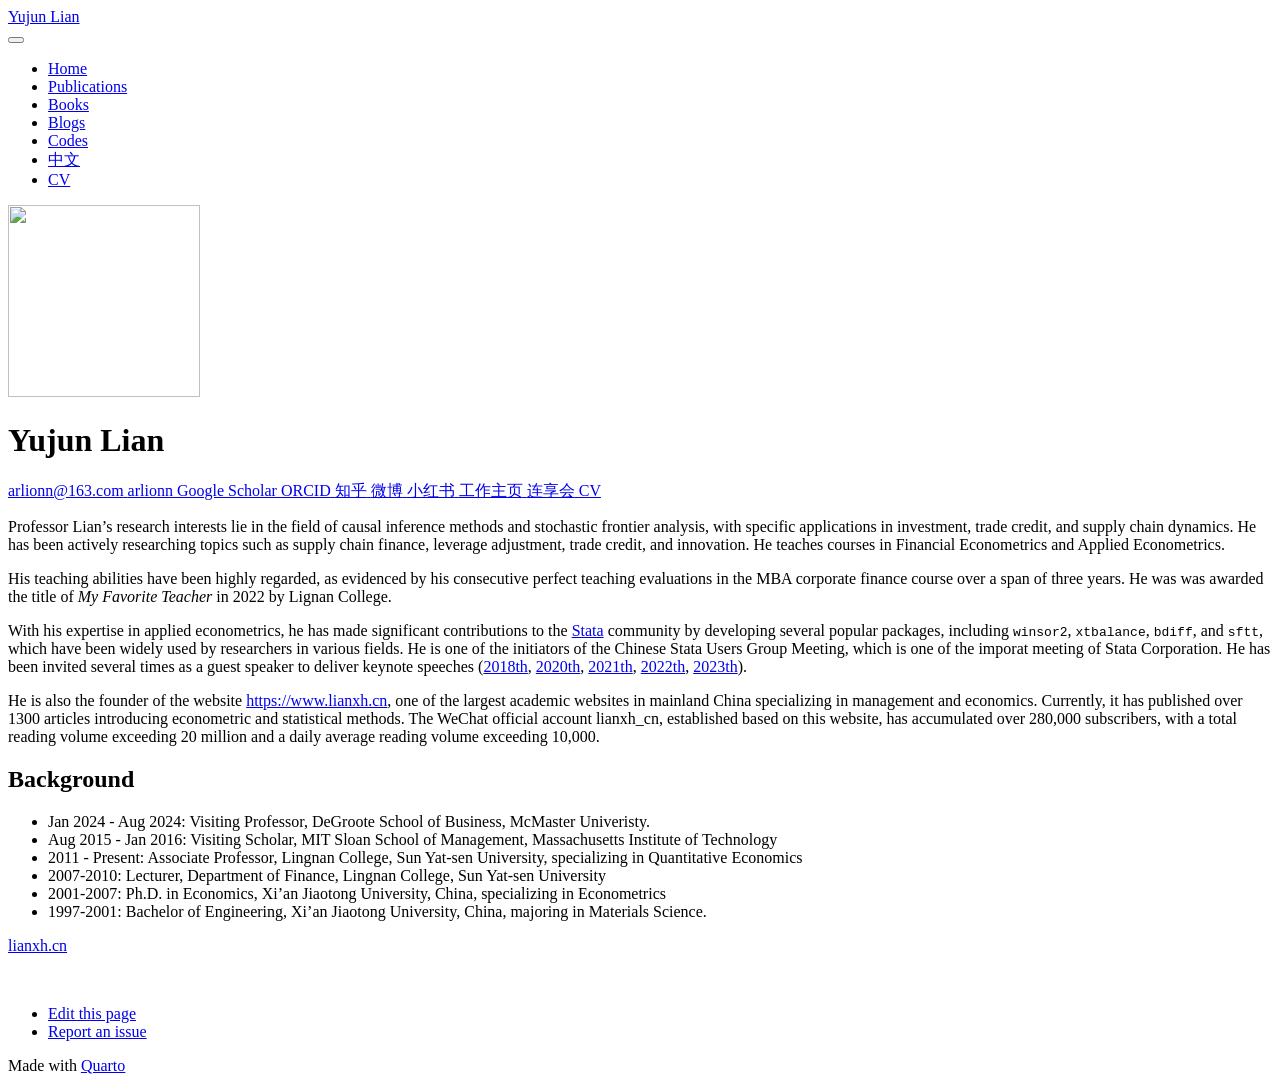
==== docs/index.html @ 7f5d2a41 "Update index.html" ====
<!DOCTYPE html>
<html xmlns="http://www.w3.org/1999/xhtml" lang="en" xml:lang="en"><head>

<meta charset="utf-8">
<meta name="generator" content="quarto-1.6.39">

<meta name="viewport" content="width=device-width, initial-scale=1.0, user-scalable=yes">


<title>Zhiqiang Wang</title>
<style>
code{white-space: pre-wrap;}
span.smallcaps{font-variant: small-caps;}
div.columns{display: flex; gap: min(4vw, 1.5em);}
div.column{flex: auto; overflow-x: auto;}
div.hanging-indent{margin-left: 1.5em; text-indent: -1.5em;}
ul.task-list{list-style: none;}
ul.task-list li input[type="checkbox"] {
  width: 0.8em;
  margin: 0 0.8em 0.2em -1em; /* quarto-specific, see https://github.com/quarto-dev/quarto-cli/issues/4556 */ 
  vertical-align: middle;
}
</style>


<script src="site_libs/quarto-nav/quarto-nav.js"></script>
<script src="site_libs/quarto-nav/headroom.min.js"></script>
<script src="site_libs/clipboard/clipboard.min.js"></script>
<script src="site_libs/quarto-search/autocomplete.umd.js"></script>
<script src="site_libs/quarto-search/fuse.min.js"></script>
<script src="site_libs/quarto-search/quarto-search.js"></script>
<meta name="quarto:offset" content="./">
<link href="./images/site-logo.png" rel="icon" type="image/png">
<script src="site_libs/quarto-html/quarto.js"></script>
<script src="site_libs/quarto-html/popper.min.js"></script>
<script src="site_libs/quarto-html/tippy.umd.min.js"></script>
<link href="site_libs/quarto-html/tippy.css" rel="stylesheet">
<link href="site_libs/quarto-html/quarto-syntax-highlighting-fe8e7e522ae82dd820442a7d00205796.css" rel="stylesheet" id="quarto-text-highlighting-styles">
<script src="site_libs/bootstrap/bootstrap.min.js"></script>
<link href="site_libs/bootstrap/bootstrap-icons.css" rel="stylesheet">
<link href="site_libs/bootstrap/bootstrap-5df277ab798583035ee15cc21a835e6a.min.css" rel="stylesheet" append-hash="true" id="quarto-bootstrap" data-mode="light">
<script id="quarto-search-options" type="application/json">{
  "location": "navbar",
  "copy-button": false,
  "collapse-after": 3,
  "panel-placement": "end",
  "type": "overlay",
  "limit": 50,
  "keyboard-shortcut": [
    "f",
    "/",
    "s"
  ],
  "show-item-context": false,
  "language": {
    "search-no-results-text": "No results",
    "search-matching-documents-text": "matching documents",
    "search-copy-link-title": "Copy link to search",
    "search-hide-matches-text": "Hide additional matches",
    "search-more-match-text": "more match in this document",
    "search-more-matches-text": "more matches in this document",
    "search-clear-button-title": "Clear",
    "search-text-placeholder": "",
    "search-detached-cancel-button-title": "Cancel",
    "search-submit-button-title": "Submit",
    "search-label": "Search"
  }
}</script>


</head>

<body class="nav-fixed fullcontent">

<div id="quarto-search-results"></div>
  <header id="quarto-header" class="headroom fixed-top">
    <nav class="navbar navbar-expand-lg " data-bs-theme="dark">
      <div class="navbar-container container-fluid">
      <div class="navbar-brand-container mx-auto">
    <a class="navbar-brand" href="./index.html">
    <span class="navbar-title">Yujun Lian</span>
    </a>
  </div>
            <div id="quarto-search" class="" title="Search"></div>
          <button class="navbar-toggler" type="button" data-bs-toggle="collapse" data-bs-target="#navbarCollapse" aria-controls="navbarCollapse" role="menu" aria-expanded="false" aria-label="Toggle navigation" onclick="if (window.quartoToggleHeadroom) { window.quartoToggleHeadroom(); }">
  <span class="navbar-toggler-icon"></span>
</button>
          <div class="collapse navbar-collapse" id="navbarCollapse">
            <ul class="navbar-nav navbar-nav-scroll ms-auto">
  <li class="nav-item">
    <a class="nav-link active" href="./index.html" aria-current="page"> 
<span class="menu-text">Home</span></a>
  </li>  
  <li class="nav-item">
    <a class="nav-link" href="./publications.html"> 
<span class="menu-text">Publications</span></a>
  </li>  
  <li class="nav-item">
    <a class="nav-link" href="./books.html"> 
<span class="menu-text">Books</span></a>
  </li>  
  <li class="nav-item">
    <a class="nav-link" href="./blog.html"> 
<span class="menu-text">Blogs</span></a>
  </li>  
  <li class="nav-item">
    <a class="nav-link" href="./codes.html"> 
<span class="menu-text">Codes</span></a>
  </li>  
  <li class="nav-item">
    <a class="nav-link" href="./Chinese.html"> 
<span class="menu-text">中文</span></a>
  </li>  
  <li class="nav-item">
    <a class="nav-link" href="./CV.pdf"> 
<span class="menu-text">CV</span></a>
  </li>  
</ul>
          </div> <!-- /navcollapse -->
            <div class="quarto-navbar-tools">
</div>
      </div> <!-- /container-fluid -->
    </nav>
</header>
<!-- content -->
<div id="quarto-content" class="quarto-container page-columns page-rows-contents page-layout-article page-navbar">
<!-- sidebar -->
<!-- margin-sidebar -->
    
<!-- main -->
<main class="content" id="quarto-document-content">




<div class="quarto-about-trestles">
  <div class="about-entity">
    <img src="images/lianyujun_2025.png" class="about-image
  round " style="height: 12em; width: 12em;">
<header id="title-block-header" class="quarto-title-block default">
<div class="quarto-title">
<h1 class="title">Yujun Lian</h1>
</div>
<div class="quarto-title-meta">
  </div>
</header>
    <div class="about-links">
  <a href="mailto:arlionn@163.com" class="about-link" rel="" target="">
    <i class="bi bi-mailbox"></i>
     <span class="about-link-text">arlionn@163.com</span>
  </a>
  <a href="https://github.com/lianyujun" class="about-link" rel="" target="">
    <i class="bi bi-github"></i>
     <span class="about-link-text">arlionn</span>
  </a>
  <a href="https://scholar.google.com/citations?user=tlkDP2AAAAAJ" class="about-link" rel="" target="">
    <i class="bi bi-book"></i>
     <span class="about-link-text">Google Scholar</span>
  </a>
  <a href="https://orcid.org/0000-0002-2011-7535" class="about-link" rel="" target="">
    <i class="bi bi-fingerprint"></i>
     <span class="about-link-text">ORCID</span>
  </a>
  <a href="https://www.zhihu.com/people/arlionn/" class="about-link" rel="" target="">
    <i class="bi bi-brands zhihu"></i>
     <span class="about-link-text">知乎</span>
  </a>
  <a href="https://weibo.com/arlionn" class="about-link" rel="" target="">
    <i class="bi bi-brands weibo"></i>
     <span class="about-link-text">微博</span>
  </a>
  <a href="https://www.xiaohongshu.com/user/profile/682968d9000000000a03da1a" class="about-link" rel="" target="">
    <i class="bi bi-brands xing"></i>
     <span class="about-link-text">小红书</span>
  </a>
  <a href="https://lingnan.sysu.edu.cn/faculty/LianYujun" class="about-link" rel="" target="">
    <i class="bi bi-solid user"></i>
     <span class="about-link-text">工作主页</span>
  </a>
  <a href="https://www.lianxh.cn" class="about-link" rel="" target="">
    <i class="bi bi-brands home"></i>
     <span class="about-link-text">连享会</span>
  </a>
  <a href="/CV.pdf" class="about-link" rel="" target="">
    <i class="bi bi-📝"></i>
     <span class="about-link-text">CV</span>
  </a>
</div>
  </div>
  <div class="about-contents"><div id="hero-heading">
<p>Professor Lian’s research interests lie in the field of causal inference methods and stochastic frontier analysis, with specific applications in investment, trade credit, and supply chain dynamics. He has been actively researching topics such as supply chain finance, leverage adjustment, trade credit, and innovation. He teaches courses in Financial Econometrics and Applied Econometrics.</p>
<p>His teaching abilities have been highly regarded, as evidenced by his consecutive perfect teaching evaluations in the MBA corporate finance course over a span of three years. He was was awarded the title of <em>My Favorite Teacher</em> in 2022 by Lignan College.</p>
<p>With his expertise in applied econometrics, he has made significant contributions to the <a href="https://www.stata.com/">Stata</a> community by developing several popular packages, including <code>winsor2</code>, <code>xtbalance</code>, <code>bdiff</code>, and <code>sftt</code>, which have been widely used by researchers in various fields. He is one of the initiators of the Chinese Stata Users Group Meeting, which is one of the imporat meeting of Stata Corporation. He has been invited several times as a guest speaker to deliver keynote speeches (<a href="https://www.stata.com/meeting/china18/">2018th</a>, <a href="https://www.stata.com/meeting/china20-Uone-Tech/">2020th</a>, <a href="https://www.stata.com/meeting/china21-Uone-Tech/">2021th</a>, <a href="https://www.stata.com/meeting/china22-Uone-Tech/">2022th</a>, <a href="https://www.stata.com/meeting/china23-Uone-Tech/">2023th</a>).</p>
<p>He is also the founder of the website <a href="https://www.lianxh.cn" class="uri">https://www.lianxh.cn</a>, one of the largest academic websites in mainland China specializing in management and economics. Currently, it has published over 1300 articles introducing econometric and statistical methods. The WeChat official account lianxh_cn, established based on this website, has accumulated over 280,000 subscribers, with a total reading volume exceeding 20 million and a daily average reading volume exceeding 10,000.</p>
<section id="background" class="level2">
<h2 data-anchor-id="background">Background</h2>
<ul>
<li>Jan 2024 - Aug 2024: Visiting Professor, DeGroote School of Business, McMaster Univeristy.</li>
<li>Aug 2015 - Jan 2016: Visiting Scholar, MIT Sloan School of Management, Massachusetts Institute of Technology</li>
<li>2011 - Present: Associate Professor, Lingnan College, Sun Yat-sen University, specializing in Quantitative Economics</li>
<li>2007-2010: Lecturer, Department of Finance, Lingnan College, Sun Yat-sen University</li>
<li>2001-2007: Ph.D.&nbsp;in Economics, Xi’an Jiaotong University, China, specializing in Econometrics</li>
<li>1997-2001: Bachelor of Engineering, Xi’an Jiaotong University, China, majoring in Materials Science.</li>
</ul>
</section>
</div></div>
</div>





</main> <!-- /main -->
<script id="quarto-html-after-body" type="application/javascript">
window.document.addEventListener("DOMContentLoaded", function (event) {
  const toggleBodyColorMode = (bsSheetEl) => {
    const mode = bsSheetEl.getAttribute("data-mode");
    const bodyEl = window.document.querySelector("body");
    if (mode === "dark") {
      bodyEl.classList.add("quarto-dark");
      bodyEl.classList.remove("quarto-light");
    } else {
      bodyEl.classList.add("quarto-light");
      bodyEl.classList.remove("quarto-dark");
    }
  }
  const toggleBodyColorPrimary = () => {
    const bsSheetEl = window.document.querySelector("link#quarto-bootstrap");
    if (bsSheetEl) {
      toggleBodyColorMode(bsSheetEl);
    }
  }
  toggleBodyColorPrimary();  
  const isCodeAnnotation = (el) => {
    for (const clz of el.classList) {
      if (clz.startsWith('code-annotation-')) {                     
        return true;
      }
    }
    return false;
  }
  const onCopySuccess = function(e) {
    // button target
    const button = e.trigger;
    // don't keep focus
    button.blur();
    // flash "checked"
    button.classList.add('code-copy-button-checked');
    var currentTitle = button.getAttribute("title");
    button.setAttribute("title", "Copied!");
    let tooltip;
    if (window.bootstrap) {
      button.setAttribute("data-bs-toggle", "tooltip");
      button.setAttribute("data-bs-placement", "left");
      button.setAttribute("data-bs-title", "Copied!");
      tooltip = new bootstrap.Tooltip(button, 
        { trigger: "manual", 
          customClass: "code-copy-button-tooltip",
          offset: [0, -8]});
      tooltip.show();    
    }
    setTimeout(function() {
      if (tooltip) {
        tooltip.hide();
        button.removeAttribute("data-bs-title");
        button.removeAttribute("data-bs-toggle");
        button.removeAttribute("data-bs-placement");
      }
      button.setAttribute("title", currentTitle);
      button.classList.remove('code-copy-button-checked');
    }, 1000);
    // clear code selection
    e.clearSelection();
  }
  const getTextToCopy = function(trigger) {
      const codeEl = trigger.previousElementSibling.cloneNode(true);
      for (const childEl of codeEl.children) {
        if (isCodeAnnotation(childEl)) {
          childEl.remove();
        }
      }
      return codeEl.innerText;
  }
  const clipboard = new window.ClipboardJS('.code-copy-button:not([data-in-quarto-modal])', {
    text: getTextToCopy
  });
  clipboard.on('success', onCopySuccess);
  if (window.document.getElementById('quarto-embedded-source-code-modal')) {
    const clipboardModal = new window.ClipboardJS('.code-copy-button[data-in-quarto-modal]', {
      text: getTextToCopy,
      container: window.document.getElementById('quarto-embedded-source-code-modal')
    });
    clipboardModal.on('success', onCopySuccess);
  }
    var localhostRegex = new RegExp(/^(?:http|https):\/\/localhost\:?[0-9]*\//);
    var mailtoRegex = new RegExp(/^mailto:/);
      var filterRegex = new RegExp("https:\/\/lianyujun\.github\.io");
    var isInternal = (href) => {
        return filterRegex.test(href) || localhostRegex.test(href) || mailtoRegex.test(href);
    }
    // Inspect non-navigation links and adorn them if external
 	var links = window.document.querySelectorAll('a[href]:not(.nav-link):not(.navbar-brand):not(.toc-action):not(.sidebar-link):not(.sidebar-item-toggle):not(.pagination-link):not(.no-external):not([aria-hidden]):not(.dropdown-item):not(.quarto-navigation-tool):not(.about-link)');
    for (var i=0; i<links.length; i++) {
      const link = links[i];
      if (!isInternal(link.href)) {
        // undo the damage that might have been done by quarto-nav.js in the case of
        // links that we want to consider external
        if (link.dataset.originalHref !== undefined) {
          link.href = link.dataset.originalHref;
        }
      }
    }
  function tippyHover(el, contentFn, onTriggerFn, onUntriggerFn) {
    const config = {
      allowHTML: true,
      maxWidth: 500,
      delay: 100,
      arrow: false,
      appendTo: function(el) {
          return el.parentElement;
      },
      interactive: true,
      interactiveBorder: 10,
      theme: 'quarto',
      placement: 'bottom-start',
    };
    if (contentFn) {
      config.content = contentFn;
    }
    if (onTriggerFn) {
      config.onTrigger = onTriggerFn;
    }
    if (onUntriggerFn) {
      config.onUntrigger = onUntriggerFn;
    }
    window.tippy(el, config); 
  }
  const noterefs = window.document.querySelectorAll('a[role="doc-noteref"]');
  for (var i=0; i<noterefs.length; i++) {
    const ref = noterefs[i];
    tippyHover(ref, function() {
      // use id or data attribute instead here
      let href = ref.getAttribute('data-footnote-href') || ref.getAttribute('href');
      try { href = new URL(href).hash; } catch {}
      const id = href.replace(/^#\/?/, "");
      const note = window.document.getElementById(id);
      if (note) {
        return note.innerHTML;
      } else {
        return "";
      }
    });
  }
  const xrefs = window.document.querySelectorAll('a.quarto-xref');
  const processXRef = (id, note) => {
    // Strip column container classes
    const stripColumnClz = (el) => {
      el.classList.remove("page-full", "page-columns");
      if (el.children) {
        for (const child of el.children) {
          stripColumnClz(child);
        }
      }
    }
    stripColumnClz(note)
    if (id === null || id.startsWith('sec-')) {
      // Special case sections, only their first couple elements
      const container = document.createElement("div");
      if (note.children && note.children.length > 2) {
        container.appendChild(note.children[0].cloneNode(true));
        for (let i = 1; i < note.children.length; i++) {
          const child = note.children[i];
          if (child.tagName === "P" && child.innerText === "") {
            continue;
          } else {
            container.appendChild(child.cloneNode(true));
            break;
          }
        }
        if (window.Quarto?.typesetMath) {
          window.Quarto.typesetMath(container);
        }
        return container.innerHTML
      } else {
        if (window.Quarto?.typesetMath) {
          window.Quarto.typesetMath(note);
        }
        return note.innerHTML;
      }
    } else {
      // Remove any anchor links if they are present
      const anchorLink = note.querySelector('a.anchorjs-link');
      if (anchorLink) {
        anchorLink.remove();
      }
      if (window.Quarto?.typesetMath) {
        window.Quarto.typesetMath(note);
      }
      if (note.classList.contains("callout")) {
        return note.outerHTML;
      } else {
        return note.innerHTML;
      }
    }
  }
  for (var i=0; i<xrefs.length; i++) {
    const xref = xrefs[i];
    tippyHover(xref, undefined, function(instance) {
      instance.disable();
      let url = xref.getAttribute('href');
      let hash = undefined; 
      if (url.startsWith('#')) {
        hash = url;
      } else {
        try { hash = new URL(url).hash; } catch {}
      }
      if (hash) {
        const id = hash.replace(/^#\/?/, "");
        const note = window.document.getElementById(id);
        if (note !== null) {
          try {
            const html = processXRef(id, note.cloneNode(true));
            instance.setContent(html);
          } finally {
            instance.enable();
            instance.show();
          }
        } else {
          // See if we can fetch this
          fetch(url.split('#')[0])
          .then(res => res.text())
          .then(html => {
            const parser = new DOMParser();
            const htmlDoc = parser.parseFromString(html, "text/html");
            const note = htmlDoc.getElementById(id);
            if (note !== null) {
              const html = processXRef(id, note);
              instance.setContent(html);
            } 
          }).finally(() => {
            instance.enable();
            instance.show();
          });
        }
      } else {
        // See if we can fetch a full url (with no hash to target)
        // This is a special case and we should probably do some content thinning / targeting
        fetch(url)
        .then(res => res.text())
        .then(html => {
          const parser = new DOMParser();
          const htmlDoc = parser.parseFromString(html, "text/html");
          const note = htmlDoc.querySelector('main.content');
          if (note !== null) {
            // This should only happen for chapter cross references
            // (since there is no id in the URL)
            // remove the first header
            if (note.children.length > 0 && note.children[0].tagName === "HEADER") {
              note.children[0].remove();
            }
            const html = processXRef(null, note);
            instance.setContent(html);
          } 
        }).finally(() => {
          instance.enable();
          instance.show();
        });
      }
    }, function(instance) {
    });
  }
      let selectedAnnoteEl;
      const selectorForAnnotation = ( cell, annotation) => {
        let cellAttr = 'data-code-cell="' + cell + '"';
        let lineAttr = 'data-code-annotation="' +  annotation + '"';
        const selector = 'span[' + cellAttr + '][' + lineAttr + ']';
        return selector;
      }
      const selectCodeLines = (annoteEl) => {
        const doc = window.document;
        const targetCell = annoteEl.getAttribute("data-target-cell");
        const targetAnnotation = annoteEl.getAttribute("data-target-annotation");
        const annoteSpan = window.document.querySelector(selectorForAnnotation(targetCell, targetAnnotation));
        const lines = annoteSpan.getAttribute("data-code-lines").split(",");
        const lineIds = lines.map((line) => {
          return targetCell + "-" + line;
        })
        let top = null;
        let height = null;
        let parent = null;
        if (lineIds.length > 0) {
            //compute the position of the single el (top and bottom and make a div)
            const el = window.document.getElementById(lineIds[0]);
            top = el.offsetTop;
            height = el.offsetHeight;
            parent = el.parentElement.parentElement;
          if (lineIds.length > 1) {
            const lastEl = window.document.getElementById(lineIds[lineIds.length - 1]);
            const bottom = lastEl.offsetTop + lastEl.offsetHeight;
            height = bottom - top;
          }
          if (top !== null && height !== null && parent !== null) {
            // cook up a div (if necessary) and position it 
            let div = window.document.getElementById("code-annotation-line-highlight");
            if (div === null) {
              div = window.document.createElement("div");
              div.setAttribute("id", "code-annotation-line-highlight");
              div.style.position = 'absolute';
              parent.appendChild(div);
            }
            div.style.top = top - 2 + "px";
            div.style.height = height + 4 + "px";
            div.style.left = 0;
            let gutterDiv = window.document.getElementById("code-annotation-line-highlight-gutter");
            if (gutterDiv === null) {
              gutterDiv = window.document.createElement("div");
              gutterDiv.setAttribute("id", "code-annotation-line-highlight-gutter");
              gutterDiv.style.position = 'absolute';
              const codeCell = window.document.getElementById(targetCell);
              const gutter = codeCell.querySelector('.code-annotation-gutter');
              gutter.appendChild(gutterDiv);
            }
            gutterDiv.style.top = top - 2 + "px";
            gutterDiv.style.height = height + 4 + "px";
          }
          selectedAnnoteEl = annoteEl;
        }
      };
      const unselectCodeLines = () => {
        const elementsIds = ["code-annotation-line-highlight", "code-annotation-line-highlight-gutter"];
        elementsIds.forEach((elId) => {
          const div = window.document.getElementById(elId);
          if (div) {
            div.remove();
          }
        });
        selectedAnnoteEl = undefined;
      };
        // Handle positioning of the toggle
    window.addEventListener(
      "resize",
      throttle(() => {
        elRect = undefined;
        if (selectedAnnoteEl) {
          selectCodeLines(selectedAnnoteEl);
        }
      }, 10)
    );
    function throttle(fn, ms) {
    let throttle = false;
    let timer;
      return (...args) => {
        if(!throttle) { // first call gets through
            fn.apply(this, args);
            throttle = true;
        } else { // all the others get throttled
            if(timer) clearTimeout(timer); // cancel #2
            timer = setTimeout(() => {
              fn.apply(this, args);
              timer = throttle = false;
            }, ms);
        }
      };
    }
      // Attach click handler to the DT
      const annoteDls = window.document.querySelectorAll('dt[data-target-cell]');
      for (const annoteDlNode of annoteDls) {
        annoteDlNode.addEventListener('click', (event) => {
          const clickedEl = event.target;
          if (clickedEl !== selectedAnnoteEl) {
            unselectCodeLines();
            const activeEl = window.document.querySelector('dt[data-target-cell].code-annotation-active');
            if (activeEl) {
              activeEl.classList.remove('code-annotation-active');
            }
            selectCodeLines(clickedEl);
            clickedEl.classList.add('code-annotation-active');
          } else {
            // Unselect the line
            unselectCodeLines();
            clickedEl.classList.remove('code-annotation-active');
          }
        });
      }
  const findCites = (el) => {
    const parentEl = el.parentElement;
    if (parentEl) {
      const cites = parentEl.dataset.cites;
      if (cites) {
        return {
          el,
          cites: cites.split(' ')
        };
      } else {
        return findCites(el.parentElement)
      }
    } else {
      return undefined;
    }
  };
  var bibliorefs = window.document.querySelectorAll('a[role="doc-biblioref"]');
  for (var i=0; i<bibliorefs.length; i++) {
    const ref = bibliorefs[i];
    const citeInfo = findCites(ref);
    if (citeInfo) {
      tippyHover(citeInfo.el, function() {
        var popup = window.document.createElement('div');
        citeInfo.cites.forEach(function(cite) {
          var citeDiv = window.document.createElement('div');
          citeDiv.classList.add('hanging-indent');
          citeDiv.classList.add('csl-entry');
          var biblioDiv = window.document.getElementById('ref-' + cite);
          if (biblioDiv) {
            citeDiv.innerHTML = biblioDiv.innerHTML;
          }
          popup.appendChild(citeDiv);
        });
        return popup.innerHTML;
      });
    }
  }
});
</script>
</div> <!-- /content -->
<footer class="footer">
  <div class="nav-footer">
    <div class="nav-footer-left">
<p><a href="https://www.lianxh.cn">lianxh.cn</a><br></p>
</div>   
    <div class="nav-footer-center">
      &nbsp;
    <div class="toc-actions"><ul><li><a href="https://github.com/lianyujun/lianyujun.github.io/edit/main/index.qmd" class="toc-action"><i class="bi bi-github"></i>Edit this page</a></li><li><a href="https://github.com/lianyujun/lianyujun.github.io/issues/new" class="toc-action"><i class="bi empty"></i>Report an issue</a></li></ul></div></div>
    <div class="nav-footer-right">
<p>Made with <a href="https://quarto.org/">Quarto</a><br></p>
</div>
  </div>
</footer>




</body></html>
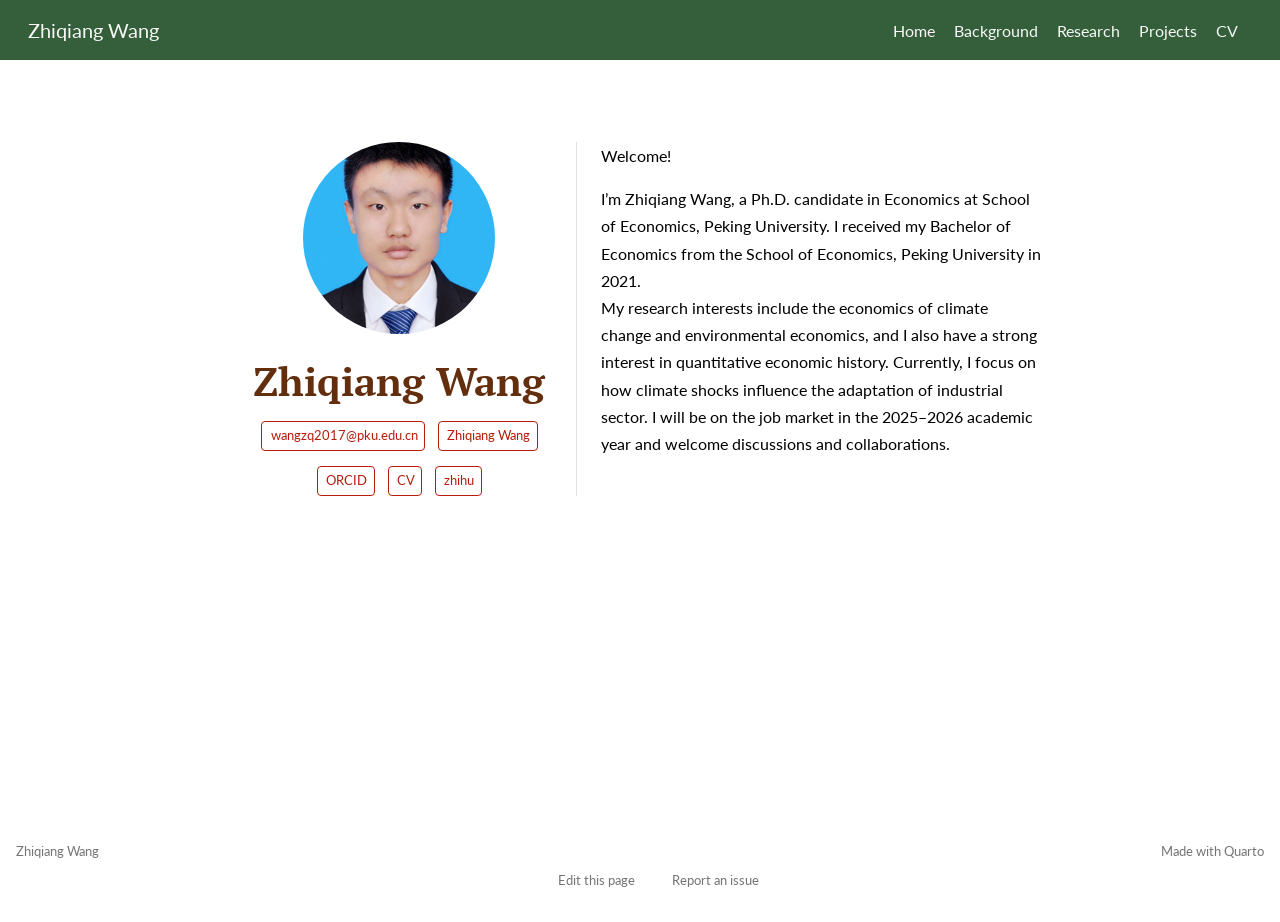
==== commit ca3a35ba: "create my homepage" ====
--- a/docs/index.html
+++ b/docs/index.html
@@ -2,7 +2,7 @@
 <html xmlns="http://www.w3.org/1999/xhtml" lang="en" xml:lang="en"><head>
 
 <meta charset="utf-8">
-<meta name="generator" content="quarto-1.6.39">
+<meta name="generator" content="quarto-1.7.33">
 
 <meta name="viewport" content="width=device-width, initial-scale=1.0, user-scalable=yes">
 
@@ -31,14 +31,15 @@
 <script src="site_libs/quarto-search/quarto-search.js"></script>
 <meta name="quarto:offset" content="./">
 <link href="./images/site-logo.png" rel="icon" type="image/png">
-<script src="site_libs/quarto-html/quarto.js"></script>
+<script src="site_libs/quarto-html/quarto.js" type="module"></script>
+<script src="site_libs/quarto-html/tabsets/tabsets.js" type="module"></script>
 <script src="site_libs/quarto-html/popper.min.js"></script>
 <script src="site_libs/quarto-html/tippy.umd.min.js"></script>
 <link href="site_libs/quarto-html/tippy.css" rel="stylesheet">
-<link href="site_libs/quarto-html/quarto-syntax-highlighting-fe8e7e522ae82dd820442a7d00205796.css" rel="stylesheet" id="quarto-text-highlighting-styles">
+<link href="site_libs/quarto-html/quarto-syntax-highlighting-4931ad3a4f610300299060d87ad9de1f.css" rel="stylesheet" id="quarto-text-highlighting-styles">
 <script src="site_libs/bootstrap/bootstrap.min.js"></script>
 <link href="site_libs/bootstrap/bootstrap-icons.css" rel="stylesheet">
-<link href="site_libs/bootstrap/bootstrap-5df277ab798583035ee15cc21a835e6a.min.css" rel="stylesheet" append-hash="true" id="quarto-bootstrap" data-mode="light">
+<link href="site_libs/bootstrap/bootstrap-b0f39580e19c877dc95f2cf519ba6bfa.min.css" rel="stylesheet" append-hash="true" id="quarto-bootstrap" data-mode="light">
 <script id="quarto-search-options" type="application/json">{
   "location": "navbar",
   "copy-button": false,
@@ -70,7 +71,7 @@
 
 </head>
 
-<body class="nav-fixed fullcontent">
+<body class="nav-fixed fullcontent quarto-light">
 
 <div id="quarto-search-results"></div>
   <header id="quarto-header" class="headroom fixed-top">
@@ -78,7 +79,7 @@
       <div class="navbar-container container-fluid">
       <div class="navbar-brand-container mx-auto">
     <a class="navbar-brand" href="./index.html">
-    <span class="navbar-title">Yujun Lian</span>
+    <span class="navbar-title">Zhiqiang Wang</span>
     </a>
   </div>
             <div id="quarto-search" class="" title="Search"></div>
@@ -92,24 +93,16 @@
 <span class="menu-text">Home</span></a>
   </li>  
   <li class="nav-item">
-    <a class="nav-link" href="./publications.html"> 
-<span class="menu-text">Publications</span></a>
+    <a class="nav-link" href="./background.html"> 
+<span class="menu-text">Background</span></a>
   </li>  
   <li class="nav-item">
-    <a class="nav-link" href="./books.html"> 
-<span class="menu-text">Books</span></a>
+    <a class="nav-link" href="./publications.html"> 
+<span class="menu-text">Research</span></a>
   </li>  
   <li class="nav-item">
-    <a class="nav-link" href="./blog.html"> 
-<span class="menu-text">Blogs</span></a>
-  </li>  
-  <li class="nav-item">
-    <a class="nav-link" href="./codes.html"> 
-<span class="menu-text">Codes</span></a>
-  </li>  
-  <li class="nav-item">
-    <a class="nav-link" href="./Chinese.html"> 
-<span class="menu-text">中文</span></a>
+    <a class="nav-link" href="./project.html"> 
+<span class="menu-text">Projects</span></a>
   </li>  
   <li class="nav-item">
     <a class="nav-link" href="./CV.pdf"> 
@@ -135,74 +128,42 @@
 
 <div class="quarto-about-trestles">
   <div class="about-entity">
-    <img src="images/lianyujun_2025.png" class="about-image
+    <img src="images/wangzhiqiang.jpg" class="about-image
   round " style="height: 12em; width: 12em;">
 <header id="title-block-header" class="quarto-title-block default">
 <div class="quarto-title">
-<h1 class="title">Yujun Lian</h1>
+<h1 class="title">Zhiqiang Wang</h1>
 </div>
 <div class="quarto-title-meta">
   </div>
 </header>
     <div class="about-links">
-  <a href="mailto:arlionn@163.com" class="about-link" rel="" target="">
+  <a href="mailto:wangzq2017@pku.edu.cn" class="about-link" rel="" target="">
     <i class="bi bi-mailbox"></i>
-     <span class="about-link-text">arlionn@163.com</span>
+     <span class="about-link-text">wangzq2017@pku.edu.cn</span>
   </a>
-  <a href="https://github.com/lianyujun" class="about-link" rel="" target="">
+  <a href="https://github.com/LuoChenq" class="about-link" rel="" target="">
     <i class="bi bi-github"></i>
-     <span class="about-link-text">arlionn</span>
+     <span class="about-link-text">Zhiqiang Wang</span>
   </a>
-  <a href="https://scholar.google.com/citations?user=tlkDP2AAAAAJ" class="about-link" rel="" target="">
-    <i class="bi bi-book"></i>
-     <span class="about-link-text">Google Scholar</span>
-  </a>
-  <a href="https://orcid.org/0000-0002-2011-7535" class="about-link" rel="" target="">
+  <a href="https://orcid.org/0000-0001-9791-8317" class="about-link" rel="" target="">
     <i class="bi bi-fingerprint"></i>
      <span class="about-link-text">ORCID</span>
-  </a>
-  <a href="https://www.zhihu.com/people/arlionn/" class="about-link" rel="" target="">
-    <i class="bi bi-brands zhihu"></i>
-     <span class="about-link-text">知乎</span>
-  </a>
-  <a href="https://weibo.com/arlionn" class="about-link" rel="" target="">
-    <i class="bi bi-brands weibo"></i>
-     <span class="about-link-text">微博</span>
-  </a>
-  <a href="https://www.xiaohongshu.com/user/profile/682968d9000000000a03da1a" class="about-link" rel="" target="">
-    <i class="bi bi-brands xing"></i>
-     <span class="about-link-text">小红书</span>
-  </a>
-  <a href="https://lingnan.sysu.edu.cn/faculty/LianYujun" class="about-link" rel="" target="">
-    <i class="bi bi-solid user"></i>
-     <span class="about-link-text">工作主页</span>
-  </a>
-  <a href="https://www.lianxh.cn" class="about-link" rel="" target="">
-    <i class="bi bi-brands home"></i>
-     <span class="about-link-text">连享会</span>
   </a>
   <a href="/CV.pdf" class="about-link" rel="" target="">
     <i class="bi bi-📝"></i>
      <span class="about-link-text">CV</span>
   </a>
+  <a href="https://www.zhihu.com/people/luo-chen-69-44" class="about-link" rel="" target="">
+    <i class="bi bi-globe"></i>
+     <span class="about-link-text">zhihu</span>
+  </a>
 </div>
   </div>
   <div class="about-contents"><div id="hero-heading">
-<p>Professor Lian’s research interests lie in the field of causal inference methods and stochastic frontier analysis, with specific applications in investment, trade credit, and supply chain dynamics. He has been actively researching topics such as supply chain finance, leverage adjustment, trade credit, and innovation. He teaches courses in Financial Econometrics and Applied Econometrics.</p>
-<p>His teaching abilities have been highly regarded, as evidenced by his consecutive perfect teaching evaluations in the MBA corporate finance course over a span of three years. He was was awarded the title of <em>My Favorite Teacher</em> in 2022 by Lignan College.</p>
-<p>With his expertise in applied econometrics, he has made significant contributions to the <a href="https://www.stata.com/">Stata</a> community by developing several popular packages, including <code>winsor2</code>, <code>xtbalance</code>, <code>bdiff</code>, and <code>sftt</code>, which have been widely used by researchers in various fields. He is one of the initiators of the Chinese Stata Users Group Meeting, which is one of the imporat meeting of Stata Corporation. He has been invited several times as a guest speaker to deliver keynote speeches (<a href="https://www.stata.com/meeting/china18/">2018th</a>, <a href="https://www.stata.com/meeting/china20-Uone-Tech/">2020th</a>, <a href="https://www.stata.com/meeting/china21-Uone-Tech/">2021th</a>, <a href="https://www.stata.com/meeting/china22-Uone-Tech/">2022th</a>, <a href="https://www.stata.com/meeting/china23-Uone-Tech/">2023th</a>).</p>
-<p>He is also the founder of the website <a href="https://www.lianxh.cn" class="uri">https://www.lianxh.cn</a>, one of the largest academic websites in mainland China specializing in management and economics. Currently, it has published over 1300 articles introducing econometric and statistical methods. The WeChat official account lianxh_cn, established based on this website, has accumulated over 280,000 subscribers, with a total reading volume exceeding 20 million and a daily average reading volume exceeding 10,000.</p>
-<section id="background" class="level2">
-<h2 data-anchor-id="background">Background</h2>
-<ul>
-<li>Jan 2024 - Aug 2024: Visiting Professor, DeGroote School of Business, McMaster Univeristy.</li>
-<li>Aug 2015 - Jan 2016: Visiting Scholar, MIT Sloan School of Management, Massachusetts Institute of Technology</li>
-<li>2011 - Present: Associate Professor, Lingnan College, Sun Yat-sen University, specializing in Quantitative Economics</li>
-<li>2007-2010: Lecturer, Department of Finance, Lingnan College, Sun Yat-sen University</li>
-<li>2001-2007: Ph.D.&nbsp;in Economics, Xi’an Jiaotong University, China, specializing in Econometrics</li>
-<li>1997-2001: Bachelor of Engineering, Xi’an Jiaotong University, China, majoring in Materials Science.</li>
-</ul>
-</section>
+<p>Welcome!</p>
+<p>I’m Zhiqiang Wang, a Ph.D.&nbsp;candidate in Economics at School of Economics, Peking University. I received my Bachelor of Economics from the School of Economics, Peking University in 2021.<br>
+My research interests include the economics of climate change and environmental economics, and I also have a strong interest in quantitative economic history. Currently, I focus on how climate shocks influence the adaptation of industrial sector. I will be on the job market in the 2025–2026 academic year and welcome discussions and collaborations.</p>
 </div></div>
 </div>
 
@@ -212,229 +173,235 @@
 
 </main> <!-- /main -->
 <script id="quarto-html-after-body" type="application/javascript">
-window.document.addEventListener("DOMContentLoaded", function (event) {
-  const toggleBodyColorMode = (bsSheetEl) => {
-    const mode = bsSheetEl.getAttribute("data-mode");
-    const bodyEl = window.document.querySelector("body");
-    if (mode === "dark") {
-      bodyEl.classList.add("quarto-dark");
-      bodyEl.classList.remove("quarto-light");
-    } else {
-      bodyEl.classList.add("quarto-light");
-      bodyEl.classList.remove("quarto-dark");
-    }
-  }
-  const toggleBodyColorPrimary = () => {
-    const bsSheetEl = window.document.querySelector("link#quarto-bootstrap");
-    if (bsSheetEl) {
-      toggleBodyColorMode(bsSheetEl);
-    }
-  }
-  toggleBodyColorPrimary();  
-  const isCodeAnnotation = (el) => {
-    for (const clz of el.classList) {
-      if (clz.startsWith('code-annotation-')) {                     
-        return true;
-      }
-    }
-    return false;
-  }
-  const onCopySuccess = function(e) {
-    // button target
-    const button = e.trigger;
-    // don't keep focus
-    button.blur();
-    // flash "checked"
-    button.classList.add('code-copy-button-checked');
-    var currentTitle = button.getAttribute("title");
-    button.setAttribute("title", "Copied!");
-    let tooltip;
-    if (window.bootstrap) {
-      button.setAttribute("data-bs-toggle", "tooltip");
-      button.setAttribute("data-bs-placement", "left");
-      button.setAttribute("data-bs-title", "Copied!");
-      tooltip = new bootstrap.Tooltip(button, 
-        { trigger: "manual", 
-          customClass: "code-copy-button-tooltip",
-          offset: [0, -8]});
-      tooltip.show();    
-    }
-    setTimeout(function() {
-      if (tooltip) {
-        tooltip.hide();
-        button.removeAttribute("data-bs-title");
-        button.removeAttribute("data-bs-toggle");
-        button.removeAttribute("data-bs-placement");
-      }
-      button.setAttribute("title", currentTitle);
-      button.classList.remove('code-copy-button-checked');
-    }, 1000);
-    // clear code selection
-    e.clearSelection();
-  }
-  const getTextToCopy = function(trigger) {
-      const codeEl = trigger.previousElementSibling.cloneNode(true);
-      for (const childEl of codeEl.children) {
-        if (isCodeAnnotation(childEl)) {
-          childEl.remove();
-        }
-      }
-      return codeEl.innerText;
-  }
-  const clipboard = new window.ClipboardJS('.code-copy-button:not([data-in-quarto-modal])', {
-    text: getTextToCopy
-  });
-  clipboard.on('success', onCopySuccess);
-  if (window.document.getElementById('quarto-embedded-source-code-modal')) {
-    const clipboardModal = new window.ClipboardJS('.code-copy-button[data-in-quarto-modal]', {
-      text: getTextToCopy,
-      container: window.document.getElementById('quarto-embedded-source-code-modal')
+  window.document.addEventListener("DOMContentLoaded", function (event) {
+    const isCodeAnnotation = (el) => {
+      for (const clz of el.classList) {
+        if (clz.startsWith('code-annotation-')) {                     
+          return true;
+        }
+      }
+      return false;
+    }
+    const onCopySuccess = function(e) {
+      // button target
+      const button = e.trigger;
+      // don't keep focus
+      button.blur();
+      // flash "checked"
+      button.classList.add('code-copy-button-checked');
+      var currentTitle = button.getAttribute("title");
+      button.setAttribute("title", "Copied!");
+      let tooltip;
+      if (window.bootstrap) {
+        button.setAttribute("data-bs-toggle", "tooltip");
+        button.setAttribute("data-bs-placement", "left");
+        button.setAttribute("data-bs-title", "Copied!");
+        tooltip = new bootstrap.Tooltip(button, 
+          { trigger: "manual", 
+            customClass: "code-copy-button-tooltip",
+            offset: [0, -8]});
+        tooltip.show();    
+      }
+      setTimeout(function() {
+        if (tooltip) {
+          tooltip.hide();
+          button.removeAttribute("data-bs-title");
+          button.removeAttribute("data-bs-toggle");
+          button.removeAttribute("data-bs-placement");
+        }
+        button.setAttribute("title", currentTitle);
+        button.classList.remove('code-copy-button-checked');
+      }, 1000);
+      // clear code selection
+      e.clearSelection();
+    }
+    const getTextToCopy = function(trigger) {
+        const codeEl = trigger.previousElementSibling.cloneNode(true);
+        for (const childEl of codeEl.children) {
+          if (isCodeAnnotation(childEl)) {
+            childEl.remove();
+          }
+        }
+        return codeEl.innerText;
+    }
+    const clipboard = new window.ClipboardJS('.code-copy-button:not([data-in-quarto-modal])', {
+      text: getTextToCopy
     });
-    clipboardModal.on('success', onCopySuccess);
-  }
-    var localhostRegex = new RegExp(/^(?:http|https):\/\/localhost\:?[0-9]*\//);
-    var mailtoRegex = new RegExp(/^mailto:/);
-      var filterRegex = new RegExp("https:\/\/lianyujun\.github\.io");
-    var isInternal = (href) => {
-        return filterRegex.test(href) || localhostRegex.test(href) || mailtoRegex.test(href);
-    }
-    // Inspect non-navigation links and adorn them if external
- 	var links = window.document.querySelectorAll('a[href]:not(.nav-link):not(.navbar-brand):not(.toc-action):not(.sidebar-link):not(.sidebar-item-toggle):not(.pagination-link):not(.no-external):not([aria-hidden]):not(.dropdown-item):not(.quarto-navigation-tool):not(.about-link)');
-    for (var i=0; i<links.length; i++) {
-      const link = links[i];
-      if (!isInternal(link.href)) {
-        // undo the damage that might have been done by quarto-nav.js in the case of
-        // links that we want to consider external
-        if (link.dataset.originalHref !== undefined) {
-          link.href = link.dataset.originalHref;
-        }
-      }
-    }
-  function tippyHover(el, contentFn, onTriggerFn, onUntriggerFn) {
-    const config = {
-      allowHTML: true,
-      maxWidth: 500,
-      delay: 100,
-      arrow: false,
-      appendTo: function(el) {
-          return el.parentElement;
-      },
-      interactive: true,
-      interactiveBorder: 10,
-      theme: 'quarto',
-      placement: 'bottom-start',
-    };
-    if (contentFn) {
-      config.content = contentFn;
-    }
-    if (onTriggerFn) {
-      config.onTrigger = onTriggerFn;
-    }
-    if (onUntriggerFn) {
-      config.onUntrigger = onUntriggerFn;
-    }
-    window.tippy(el, config); 
-  }
-  const noterefs = window.document.querySelectorAll('a[role="doc-noteref"]');
-  for (var i=0; i<noterefs.length; i++) {
-    const ref = noterefs[i];
-    tippyHover(ref, function() {
-      // use id or data attribute instead here
-      let href = ref.getAttribute('data-footnote-href') || ref.getAttribute('href');
-      try { href = new URL(href).hash; } catch {}
-      const id = href.replace(/^#\/?/, "");
-      const note = window.document.getElementById(id);
-      if (note) {
-        return note.innerHTML;
+    clipboard.on('success', onCopySuccess);
+    if (window.document.getElementById('quarto-embedded-source-code-modal')) {
+      const clipboardModal = new window.ClipboardJS('.code-copy-button[data-in-quarto-modal]', {
+        text: getTextToCopy,
+        container: window.document.getElementById('quarto-embedded-source-code-modal')
+      });
+      clipboardModal.on('success', onCopySuccess);
+    }
+      var localhostRegex = new RegExp(/^(?:http|https):\/\/localhost\:?[0-9]*\//);
+      var mailtoRegex = new RegExp(/^mailto:/);
+        var filterRegex = new RegExp("https:\/\/zhiqiangwang\.github\.io");
+      var isInternal = (href) => {
+          return filterRegex.test(href) || localhostRegex.test(href) || mailtoRegex.test(href);
+      }
+      // Inspect non-navigation links and adorn them if external
+     var links = window.document.querySelectorAll('a[href]:not(.nav-link):not(.navbar-brand):not(.toc-action):not(.sidebar-link):not(.sidebar-item-toggle):not(.pagination-link):not(.no-external):not([aria-hidden]):not(.dropdown-item):not(.quarto-navigation-tool):not(.about-link)');
+      for (var i=0; i<links.length; i++) {
+        const link = links[i];
+        if (!isInternal(link.href)) {
+          // undo the damage that might have been done by quarto-nav.js in the case of
+          // links that we want to consider external
+          if (link.dataset.originalHref !== undefined) {
+            link.href = link.dataset.originalHref;
+          }
+        }
+      }
+    function tippyHover(el, contentFn, onTriggerFn, onUntriggerFn) {
+      const config = {
+        allowHTML: true,
+        maxWidth: 500,
+        delay: 100,
+        arrow: false,
+        appendTo: function(el) {
+            return el.parentElement;
+        },
+        interactive: true,
+        interactiveBorder: 10,
+        theme: 'quarto',
+        placement: 'bottom-start',
+      };
+      if (contentFn) {
+        config.content = contentFn;
+      }
+      if (onTriggerFn) {
+        config.onTrigger = onTriggerFn;
+      }
+      if (onUntriggerFn) {
+        config.onUntrigger = onUntriggerFn;
+      }
+      window.tippy(el, config); 
+    }
+    const noterefs = window.document.querySelectorAll('a[role="doc-noteref"]');
+    for (var i=0; i<noterefs.length; i++) {
+      const ref = noterefs[i];
+      tippyHover(ref, function() {
+        // use id or data attribute instead here
+        let href = ref.getAttribute('data-footnote-href') || ref.getAttribute('href');
+        try { href = new URL(href).hash; } catch {}
+        const id = href.replace(/^#\/?/, "");
+        const note = window.document.getElementById(id);
+        if (note) {
+          return note.innerHTML;
+        } else {
+          return "";
+        }
+      });
+    }
+    const xrefs = window.document.querySelectorAll('a.quarto-xref');
+    const processXRef = (id, note) => {
+      // Strip column container classes
+      const stripColumnClz = (el) => {
+        el.classList.remove("page-full", "page-columns");
+        if (el.children) {
+          for (const child of el.children) {
+            stripColumnClz(child);
+          }
+        }
+      }
+      stripColumnClz(note)
+      if (id === null || id.startsWith('sec-')) {
+        // Special case sections, only their first couple elements
+        const container = document.createElement("div");
+        if (note.children && note.children.length > 2) {
+          container.appendChild(note.children[0].cloneNode(true));
+          for (let i = 1; i < note.children.length; i++) {
+            const child = note.children[i];
+            if (child.tagName === "P" && child.innerText === "") {
+              continue;
+            } else {
+              container.appendChild(child.cloneNode(true));
+              break;
+            }
+          }
+          if (window.Quarto?.typesetMath) {
+            window.Quarto.typesetMath(container);
+          }
+          return container.innerHTML
+        } else {
+          if (window.Quarto?.typesetMath) {
+            window.Quarto.typesetMath(note);
+          }
+          return note.innerHTML;
+        }
       } else {
-        return "";
-      }
-    });
-  }
-  const xrefs = window.document.querySelectorAll('a.quarto-xref');
-  const processXRef = (id, note) => {
-    // Strip column container classes
-    const stripColumnClz = (el) => {
-      el.classList.remove("page-full", "page-columns");
-      if (el.children) {
-        for (const child of el.children) {
-          stripColumnClz(child);
-        }
-      }
-    }
-    stripColumnClz(note)
-    if (id === null || id.startsWith('sec-')) {
-      // Special case sections, only their first couple elements
-      const container = document.createElement("div");
-      if (note.children && note.children.length > 2) {
-        container.appendChild(note.children[0].cloneNode(true));
-        for (let i = 1; i < note.children.length; i++) {
-          const child = note.children[i];
-          if (child.tagName === "P" && child.innerText === "") {
-            continue;
-          } else {
-            container.appendChild(child.cloneNode(true));
-            break;
-          }
-        }
-        if (window.Quarto?.typesetMath) {
-          window.Quarto.typesetMath(container);
-        }
-        return container.innerHTML
-      } else {
+        // Remove any anchor links if they are present
+        const anchorLink = note.querySelector('a.anchorjs-link');
+        if (anchorLink) {
+          anchorLink.remove();
+        }
         if (window.Quarto?.typesetMath) {
           window.Quarto.typesetMath(note);
         }
-        return note.innerHTML;
-      }
-    } else {
-      // Remove any anchor links if they are present
-      const anchorLink = note.querySelector('a.anchorjs-link');
-      if (anchorLink) {
-        anchorLink.remove();
-      }
-      if (window.Quarto?.typesetMath) {
-        window.Quarto.typesetMath(note);
-      }
-      if (note.classList.contains("callout")) {
-        return note.outerHTML;
-      } else {
-        return note.innerHTML;
-      }
-    }
-  }
-  for (var i=0; i<xrefs.length; i++) {
-    const xref = xrefs[i];
-    tippyHover(xref, undefined, function(instance) {
-      instance.disable();
-      let url = xref.getAttribute('href');
-      let hash = undefined; 
-      if (url.startsWith('#')) {
-        hash = url;
-      } else {
-        try { hash = new URL(url).hash; } catch {}
-      }
-      if (hash) {
-        const id = hash.replace(/^#\/?/, "");
-        const note = window.document.getElementById(id);
-        if (note !== null) {
-          try {
-            const html = processXRef(id, note.cloneNode(true));
-            instance.setContent(html);
-          } finally {
-            instance.enable();
-            instance.show();
-          }
+        if (note.classList.contains("callout")) {
+          return note.outerHTML;
         } else {
-          // See if we can fetch this
-          fetch(url.split('#')[0])
+          return note.innerHTML;
+        }
+      }
+    }
+    for (var i=0; i<xrefs.length; i++) {
+      const xref = xrefs[i];
+      tippyHover(xref, undefined, function(instance) {
+        instance.disable();
+        let url = xref.getAttribute('href');
+        let hash = undefined; 
+        if (url.startsWith('#')) {
+          hash = url;
+        } else {
+          try { hash = new URL(url).hash; } catch {}
+        }
+        if (hash) {
+          const id = hash.replace(/^#\/?/, "");
+          const note = window.document.getElementById(id);
+          if (note !== null) {
+            try {
+              const html = processXRef(id, note.cloneNode(true));
+              instance.setContent(html);
+            } finally {
+              instance.enable();
+              instance.show();
+            }
+          } else {
+            // See if we can fetch this
+            fetch(url.split('#')[0])
+            .then(res => res.text())
+            .then(html => {
+              const parser = new DOMParser();
+              const htmlDoc = parser.parseFromString(html, "text/html");
+              const note = htmlDoc.getElementById(id);
+              if (note !== null) {
+                const html = processXRef(id, note);
+                instance.setContent(html);
+              } 
+            }).finally(() => {
+              instance.enable();
+              instance.show();
+            });
+          }
+        } else {
+          // See if we can fetch a full url (with no hash to target)
+          // This is a special case and we should probably do some content thinning / targeting
+          fetch(url)
           .then(res => res.text())
           .then(html => {
             const parser = new DOMParser();
             const htmlDoc = parser.parseFromString(html, "text/html");
-            const note = htmlDoc.getElementById(id);
+            const note = htmlDoc.querySelector('main.content');
             if (note !== null) {
-              const html = processXRef(id, note);
+              // This should only happen for chapter cross references
+              // (since there is no id in the URL)
+              // remove the first header
+              if (note.children.length > 0 && note.children[0].tagName === "HEADER") {
+                note.children[0].remove();
+              }
+              const html = processXRef(null, note);
               instance.setContent(html);
             } 
           }).finally(() => {
@@ -442,194 +409,170 @@
             instance.show();
           });
         }
+      }, function(instance) {
+      });
+    }
+        let selectedAnnoteEl;
+        const selectorForAnnotation = ( cell, annotation) => {
+          let cellAttr = 'data-code-cell="' + cell + '"';
+          let lineAttr = 'data-code-annotation="' +  annotation + '"';
+          const selector = 'span[' + cellAttr + '][' + lineAttr + ']';
+          return selector;
+        }
+        const selectCodeLines = (annoteEl) => {
+          const doc = window.document;
+          const targetCell = annoteEl.getAttribute("data-target-cell");
+          const targetAnnotation = annoteEl.getAttribute("data-target-annotation");
+          const annoteSpan = window.document.querySelector(selectorForAnnotation(targetCell, targetAnnotation));
+          const lines = annoteSpan.getAttribute("data-code-lines").split(",");
+          const lineIds = lines.map((line) => {
+            return targetCell + "-" + line;
+          })
+          let top = null;
+          let height = null;
+          let parent = null;
+          if (lineIds.length > 0) {
+              //compute the position of the single el (top and bottom and make a div)
+              const el = window.document.getElementById(lineIds[0]);
+              top = el.offsetTop;
+              height = el.offsetHeight;
+              parent = el.parentElement.parentElement;
+            if (lineIds.length > 1) {
+              const lastEl = window.document.getElementById(lineIds[lineIds.length - 1]);
+              const bottom = lastEl.offsetTop + lastEl.offsetHeight;
+              height = bottom - top;
+            }
+            if (top !== null && height !== null && parent !== null) {
+              // cook up a div (if necessary) and position it 
+              let div = window.document.getElementById("code-annotation-line-highlight");
+              if (div === null) {
+                div = window.document.createElement("div");
+                div.setAttribute("id", "code-annotation-line-highlight");
+                div.style.position = 'absolute';
+                parent.appendChild(div);
+              }
+              div.style.top = top - 2 + "px";
+              div.style.height = height + 4 + "px";
+              div.style.left = 0;
+              let gutterDiv = window.document.getElementById("code-annotation-line-highlight-gutter");
+              if (gutterDiv === null) {
+                gutterDiv = window.document.createElement("div");
+                gutterDiv.setAttribute("id", "code-annotation-line-highlight-gutter");
+                gutterDiv.style.position = 'absolute';
+                const codeCell = window.document.getElementById(targetCell);
+                const gutter = codeCell.querySelector('.code-annotation-gutter');
+                gutter.appendChild(gutterDiv);
+              }
+              gutterDiv.style.top = top - 2 + "px";
+              gutterDiv.style.height = height + 4 + "px";
+            }
+            selectedAnnoteEl = annoteEl;
+          }
+        };
+        const unselectCodeLines = () => {
+          const elementsIds = ["code-annotation-line-highlight", "code-annotation-line-highlight-gutter"];
+          elementsIds.forEach((elId) => {
+            const div = window.document.getElementById(elId);
+            if (div) {
+              div.remove();
+            }
+          });
+          selectedAnnoteEl = undefined;
+        };
+          // Handle positioning of the toggle
+      window.addEventListener(
+        "resize",
+        throttle(() => {
+          elRect = undefined;
+          if (selectedAnnoteEl) {
+            selectCodeLines(selectedAnnoteEl);
+          }
+        }, 10)
+      );
+      function throttle(fn, ms) {
+      let throttle = false;
+      let timer;
+        return (...args) => {
+          if(!throttle) { // first call gets through
+              fn.apply(this, args);
+              throttle = true;
+          } else { // all the others get throttled
+              if(timer) clearTimeout(timer); // cancel #2
+              timer = setTimeout(() => {
+                fn.apply(this, args);
+                timer = throttle = false;
+              }, ms);
+          }
+        };
+      }
+        // Attach click handler to the DT
+        const annoteDls = window.document.querySelectorAll('dt[data-target-cell]');
+        for (const annoteDlNode of annoteDls) {
+          annoteDlNode.addEventListener('click', (event) => {
+            const clickedEl = event.target;
+            if (clickedEl !== selectedAnnoteEl) {
+              unselectCodeLines();
+              const activeEl = window.document.querySelector('dt[data-target-cell].code-annotation-active');
+              if (activeEl) {
+                activeEl.classList.remove('code-annotation-active');
+              }
+              selectCodeLines(clickedEl);
+              clickedEl.classList.add('code-annotation-active');
+            } else {
+              // Unselect the line
+              unselectCodeLines();
+              clickedEl.classList.remove('code-annotation-active');
+            }
+          });
+        }
+    const findCites = (el) => {
+      const parentEl = el.parentElement;
+      if (parentEl) {
+        const cites = parentEl.dataset.cites;
+        if (cites) {
+          return {
+            el,
+            cites: cites.split(' ')
+          };
+        } else {
+          return findCites(el.parentElement)
+        }
       } else {
-        // See if we can fetch a full url (with no hash to target)
-        // This is a special case and we should probably do some content thinning / targeting
-        fetch(url)
-        .then(res => res.text())
-        .then(html => {
-          const parser = new DOMParser();
-          const htmlDoc = parser.parseFromString(html, "text/html");
-          const note = htmlDoc.querySelector('main.content');
-          if (note !== null) {
-            // This should only happen for chapter cross references
-            // (since there is no id in the URL)
-            // remove the first header
-            if (note.children.length > 0 && note.children[0].tagName === "HEADER") {
-              note.children[0].remove();
-            }
-            const html = processXRef(null, note);
-            instance.setContent(html);
-          } 
-        }).finally(() => {
-          instance.enable();
-          instance.show();
+        return undefined;
+      }
+    };
+    var bibliorefs = window.document.querySelectorAll('a[role="doc-biblioref"]');
+    for (var i=0; i<bibliorefs.length; i++) {
+      const ref = bibliorefs[i];
+      const citeInfo = findCites(ref);
+      if (citeInfo) {
+        tippyHover(citeInfo.el, function() {
+          var popup = window.document.createElement('div');
+          citeInfo.cites.forEach(function(cite) {
+            var citeDiv = window.document.createElement('div');
+            citeDiv.classList.add('hanging-indent');
+            citeDiv.classList.add('csl-entry');
+            var biblioDiv = window.document.getElementById('ref-' + cite);
+            if (biblioDiv) {
+              citeDiv.innerHTML = biblioDiv.innerHTML;
+            }
+            popup.appendChild(citeDiv);
+          });
+          return popup.innerHTML;
         });
       }
-    }, function(instance) {
-    });
-  }
-      let selectedAnnoteEl;
-      const selectorForAnnotation = ( cell, annotation) => {
-        let cellAttr = 'data-code-cell="' + cell + '"';
-        let lineAttr = 'data-code-annotation="' +  annotation + '"';
-        const selector = 'span[' + cellAttr + '][' + lineAttr + ']';
-        return selector;
-      }
-      const selectCodeLines = (annoteEl) => {
-        const doc = window.document;
-        const targetCell = annoteEl.getAttribute("data-target-cell");
-        const targetAnnotation = annoteEl.getAttribute("data-target-annotation");
-        const annoteSpan = window.document.querySelector(selectorForAnnotation(targetCell, targetAnnotation));
-        const lines = annoteSpan.getAttribute("data-code-lines").split(",");
-        const lineIds = lines.map((line) => {
-          return targetCell + "-" + line;
-        })
-        let top = null;
-        let height = null;
-        let parent = null;
-        if (lineIds.length > 0) {
-            //compute the position of the single el (top and bottom and make a div)
-            const el = window.document.getElementById(lineIds[0]);
-            top = el.offsetTop;
-            height = el.offsetHeight;
-            parent = el.parentElement.parentElement;
-          if (lineIds.length > 1) {
-            const lastEl = window.document.getElementById(lineIds[lineIds.length - 1]);
-            const bottom = lastEl.offsetTop + lastEl.offsetHeight;
-            height = bottom - top;
-          }
-          if (top !== null && height !== null && parent !== null) {
-            // cook up a div (if necessary) and position it 
-            let div = window.document.getElementById("code-annotation-line-highlight");
-            if (div === null) {
-              div = window.document.createElement("div");
-              div.setAttribute("id", "code-annotation-line-highlight");
-              div.style.position = 'absolute';
-              parent.appendChild(div);
-            }
-            div.style.top = top - 2 + "px";
-            div.style.height = height + 4 + "px";
-            div.style.left = 0;
-            let gutterDiv = window.document.getElementById("code-annotation-line-highlight-gutter");
-            if (gutterDiv === null) {
-              gutterDiv = window.document.createElement("div");
-              gutterDiv.setAttribute("id", "code-annotation-line-highlight-gutter");
-              gutterDiv.style.position = 'absolute';
-              const codeCell = window.document.getElementById(targetCell);
-              const gutter = codeCell.querySelector('.code-annotation-gutter');
-              gutter.appendChild(gutterDiv);
-            }
-            gutterDiv.style.top = top - 2 + "px";
-            gutterDiv.style.height = height + 4 + "px";
-          }
-          selectedAnnoteEl = annoteEl;
-        }
-      };
-      const unselectCodeLines = () => {
-        const elementsIds = ["code-annotation-line-highlight", "code-annotation-line-highlight-gutter"];
-        elementsIds.forEach((elId) => {
-          const div = window.document.getElementById(elId);
-          if (div) {
-            div.remove();
-          }
-        });
-        selectedAnnoteEl = undefined;
-      };
-        // Handle positioning of the toggle
-    window.addEventListener(
-      "resize",
-      throttle(() => {
-        elRect = undefined;
-        if (selectedAnnoteEl) {
-          selectCodeLines(selectedAnnoteEl);
-        }
-      }, 10)
-    );
-    function throttle(fn, ms) {
-    let throttle = false;
-    let timer;
-      return (...args) => {
-        if(!throttle) { // first call gets through
-            fn.apply(this, args);
-            throttle = true;
-        } else { // all the others get throttled
-            if(timer) clearTimeout(timer); // cancel #2
-            timer = setTimeout(() => {
-              fn.apply(this, args);
-              timer = throttle = false;
-            }, ms);
-        }
-      };
-    }
-      // Attach click handler to the DT
-      const annoteDls = window.document.querySelectorAll('dt[data-target-cell]');
-      for (const annoteDlNode of annoteDls) {
-        annoteDlNode.addEventListener('click', (event) => {
-          const clickedEl = event.target;
-          if (clickedEl !== selectedAnnoteEl) {
-            unselectCodeLines();
-            const activeEl = window.document.querySelector('dt[data-target-cell].code-annotation-active');
-            if (activeEl) {
-              activeEl.classList.remove('code-annotation-active');
-            }
-            selectCodeLines(clickedEl);
-            clickedEl.classList.add('code-annotation-active');
-          } else {
-            // Unselect the line
-            unselectCodeLines();
-            clickedEl.classList.remove('code-annotation-active');
-          }
-        });
-      }
-  const findCites = (el) => {
-    const parentEl = el.parentElement;
-    if (parentEl) {
-      const cites = parentEl.dataset.cites;
-      if (cites) {
-        return {
-          el,
-          cites: cites.split(' ')
-        };
-      } else {
-        return findCites(el.parentElement)
-      }
-    } else {
-      return undefined;
-    }
-  };
-  var bibliorefs = window.document.querySelectorAll('a[role="doc-biblioref"]');
-  for (var i=0; i<bibliorefs.length; i++) {
-    const ref = bibliorefs[i];
-    const citeInfo = findCites(ref);
-    if (citeInfo) {
-      tippyHover(citeInfo.el, function() {
-        var popup = window.document.createElement('div');
-        citeInfo.cites.forEach(function(cite) {
-          var citeDiv = window.document.createElement('div');
-          citeDiv.classList.add('hanging-indent');
-          citeDiv.classList.add('csl-entry');
-          var biblioDiv = window.document.getElementById('ref-' + cite);
-          if (biblioDiv) {
-            citeDiv.innerHTML = biblioDiv.innerHTML;
-          }
-          popup.appendChild(citeDiv);
-        });
-        return popup.innerHTML;
-      });
-    }
-  }
-});
-</script>
+    }
+  });
+  </script>
 </div> <!-- /content -->
 <footer class="footer">
   <div class="nav-footer">
     <div class="nav-footer-left">
-<p><a href="https://www.lianxh.cn">lianxh.cn</a><br></p>
+<p><a href="https://github.com/LuoChenq/zhiqiangwang.github.io">Zhiqiang Wang</a><br></p>
 </div>   
     <div class="nav-footer-center">
       &nbsp;
-    <div class="toc-actions"><ul><li><a href="https://github.com/lianyujun/lianyujun.github.io/edit/main/index.qmd" class="toc-action"><i class="bi bi-github"></i>Edit this page</a></li><li><a href="https://github.com/lianyujun/lianyujun.github.io/issues/new" class="toc-action"><i class="bi empty"></i>Report an issue</a></li></ul></div></div>
+    <div class="toc-actions"><ul><li><a href="https://github.com/LuoChenq/zhiqiangwang.github.io/edit/main/index.qmd" class="toc-action"><i class="bi bi-github"></i>Edit this page</a></li><li><a href="https://github.com/LuoChenq/zhiqiangwang.github.io/issues/new" class="toc-action"><i class="bi empty"></i>Report an issue</a></li></ul></div></div>
     <div class="nav-footer-right">
 <p>Made with <a href="https://quarto.org/">Quarto</a><br></p>
 </div>
@@ -639,4 +582,4 @@
 
 
 
-</body></html>
+</body></html>
--- a/docs/site_libs/quarto-html/quarto-syntax-highlighting-4931ad3a4f610300299060d87ad9de1f.css
+++ b/docs/site_libs/quarto-html/quarto-syntax-highlighting-4931ad3a4f610300299060d87ad9de1f.css
@@ -0,0 +1,236 @@
+/* quarto syntax highlight colors */
+:root {
+  --quarto-hl-ot-color: #003B4F;
+  --quarto-hl-at-color: #657422;
+  --quarto-hl-ss-color: #20794D;
+  --quarto-hl-an-color: #5E5E5E;
+  --quarto-hl-fu-color: #4758AB;
+  --quarto-hl-st-color: #20794D;
+  --quarto-hl-cf-color: #003B4F;
+  --quarto-hl-op-color: #5E5E5E;
+  --quarto-hl-er-color: #AD0000;
+  --quarto-hl-bn-color: #AD0000;
+  --quarto-hl-al-color: #AD0000;
+  --quarto-hl-va-color: #111111;
+  --quarto-hl-bu-color: inherit;
+  --quarto-hl-ex-color: inherit;
+  --quarto-hl-pp-color: #AD0000;
+  --quarto-hl-in-color: #5E5E5E;
+  --quarto-hl-vs-color: #20794D;
+  --quarto-hl-wa-color: #5E5E5E;
+  --quarto-hl-do-color: #5E5E5E;
+  --quarto-hl-im-color: #00769E;
+  --quarto-hl-ch-color: #20794D;
+  --quarto-hl-dt-color: #AD0000;
+  --quarto-hl-fl-color: #AD0000;
+  --quarto-hl-co-color: #5E5E5E;
+  --quarto-hl-cv-color: #5E5E5E;
+  --quarto-hl-cn-color: #8f5902;
+  --quarto-hl-sc-color: #5E5E5E;
+  --quarto-hl-dv-color: #AD0000;
+  --quarto-hl-kw-color: #003B4F;
+}
+
+/* other quarto variables */
+:root {
+  --quarto-font-monospace: "Source Code Pro", monospace;
+}
+
+/* syntax highlight based on Pandoc's rules */
+pre > code.sourceCode > span {
+  color: #003B4F;
+}
+
+code.sourceCode > span {
+  color: #003B4F;
+}
+
+div.sourceCode,
+div.sourceCode pre.sourceCode {
+  color: #003B4F;
+}
+
+/* Normal */
+code span {
+  color: #003B4F;
+}
+
+/* Alert */
+code span.al {
+  color: #AD0000;
+  font-style: inherit;
+}
+
+/* Annotation */
+code span.an {
+  color: #5E5E5E;
+  font-style: inherit;
+}
+
+/* Attribute */
+code span.at {
+  color: #657422;
+  font-style: inherit;
+}
+
+/* BaseN */
+code span.bn {
+  color: #AD0000;
+  font-style: inherit;
+}
+
+/* BuiltIn */
+code span.bu {
+  font-style: inherit;
+}
+
+/* ControlFlow */
+code span.cf {
+  color: #003B4F;
+  font-weight: bold;
+  font-style: inherit;
+}
+
+/* Char */
+code span.ch {
+  color: #20794D;
+  font-style: inherit;
+}
+
+/* Constant */
+code span.cn {
+  color: #8f5902;
+  font-style: inherit;
+}
+
+/* Comment */
+code span.co {
+  color: #5E5E5E;
+  font-style: inherit;
+}
+
+/* CommentVar */
+code span.cv {
+  color: #5E5E5E;
+  font-style: italic;
+}
+
+/* Documentation */
+code span.do {
+  color: #5E5E5E;
+  font-style: italic;
+}
+
+/* DataType */
+code span.dt {
+  color: #AD0000;
+  font-style: inherit;
+}
+
+/* DecVal */
+code span.dv {
+  color: #AD0000;
+  font-style: inherit;
+}
+
+/* Error */
+code span.er {
+  color: #AD0000;
+  font-style: inherit;
+}
+
+/* Extension */
+code span.ex {
+  font-style: inherit;
+}
+
+/* Float */
+code span.fl {
+  color: #AD0000;
+  font-style: inherit;
+}
+
+/* Function */
+code span.fu {
+  color: #4758AB;
+  font-style: inherit;
+}
+
+/* Import */
+code span.im {
+  color: #00769E;
+  font-style: inherit;
+}
+
+/* Information */
+code span.in {
+  color: #5E5E5E;
+  font-style: inherit;
+}
+
+/* Keyword */
+code span.kw {
+  color: #003B4F;
+  font-weight: bold;
+  font-style: inherit;
+}
+
+/* Operator */
+code span.op {
+  color: #5E5E5E;
+  font-style: inherit;
+}
+
+/* Other */
+code span.ot {
+  color: #003B4F;
+  font-style: inherit;
+}
+
+/* Preprocessor */
+code span.pp {
+  color: #AD0000;
+  font-style: inherit;
+}
+
+/* SpecialChar */
+code span.sc {
+  color: #5E5E5E;
+  font-style: inherit;
+}
+
+/* SpecialString */
+code span.ss {
+  color: #20794D;
+  font-style: inherit;
+}
+
+/* String */
+code span.st {
+  color: #20794D;
+  font-style: inherit;
+}
+
+/* Variable */
+code span.va {
+  color: #111111;
+  font-style: inherit;
+}
+
+/* VerbatimString */
+code span.vs {
+  color: #20794D;
+  font-style: inherit;
+}
+
+/* Warning */
+code span.wa {
+  color: #5E5E5E;
+  font-style: italic;
+}
+
+.prevent-inlining {
+  content: "</";
+}
+
+/*# sourceMappingURL=83c8ef75ad1b2a8c4db865ff63a5906d.css.map */
